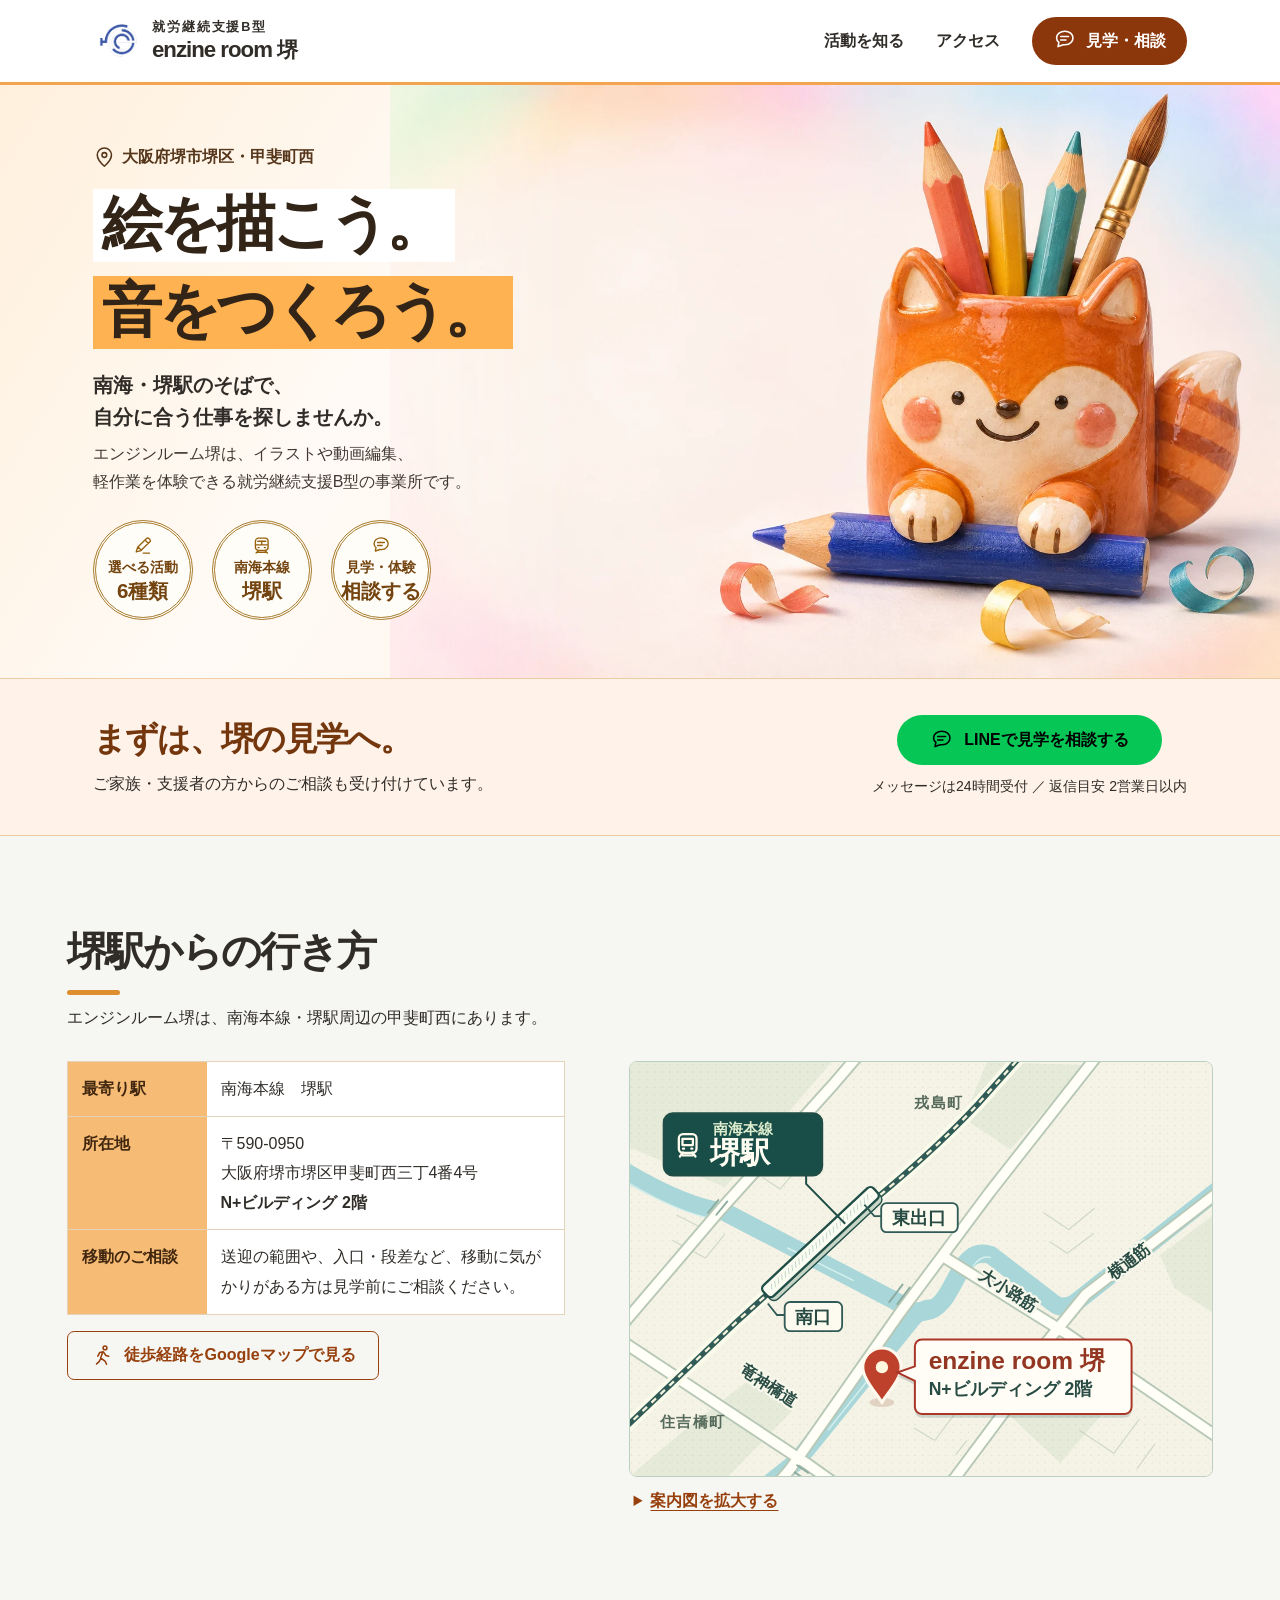
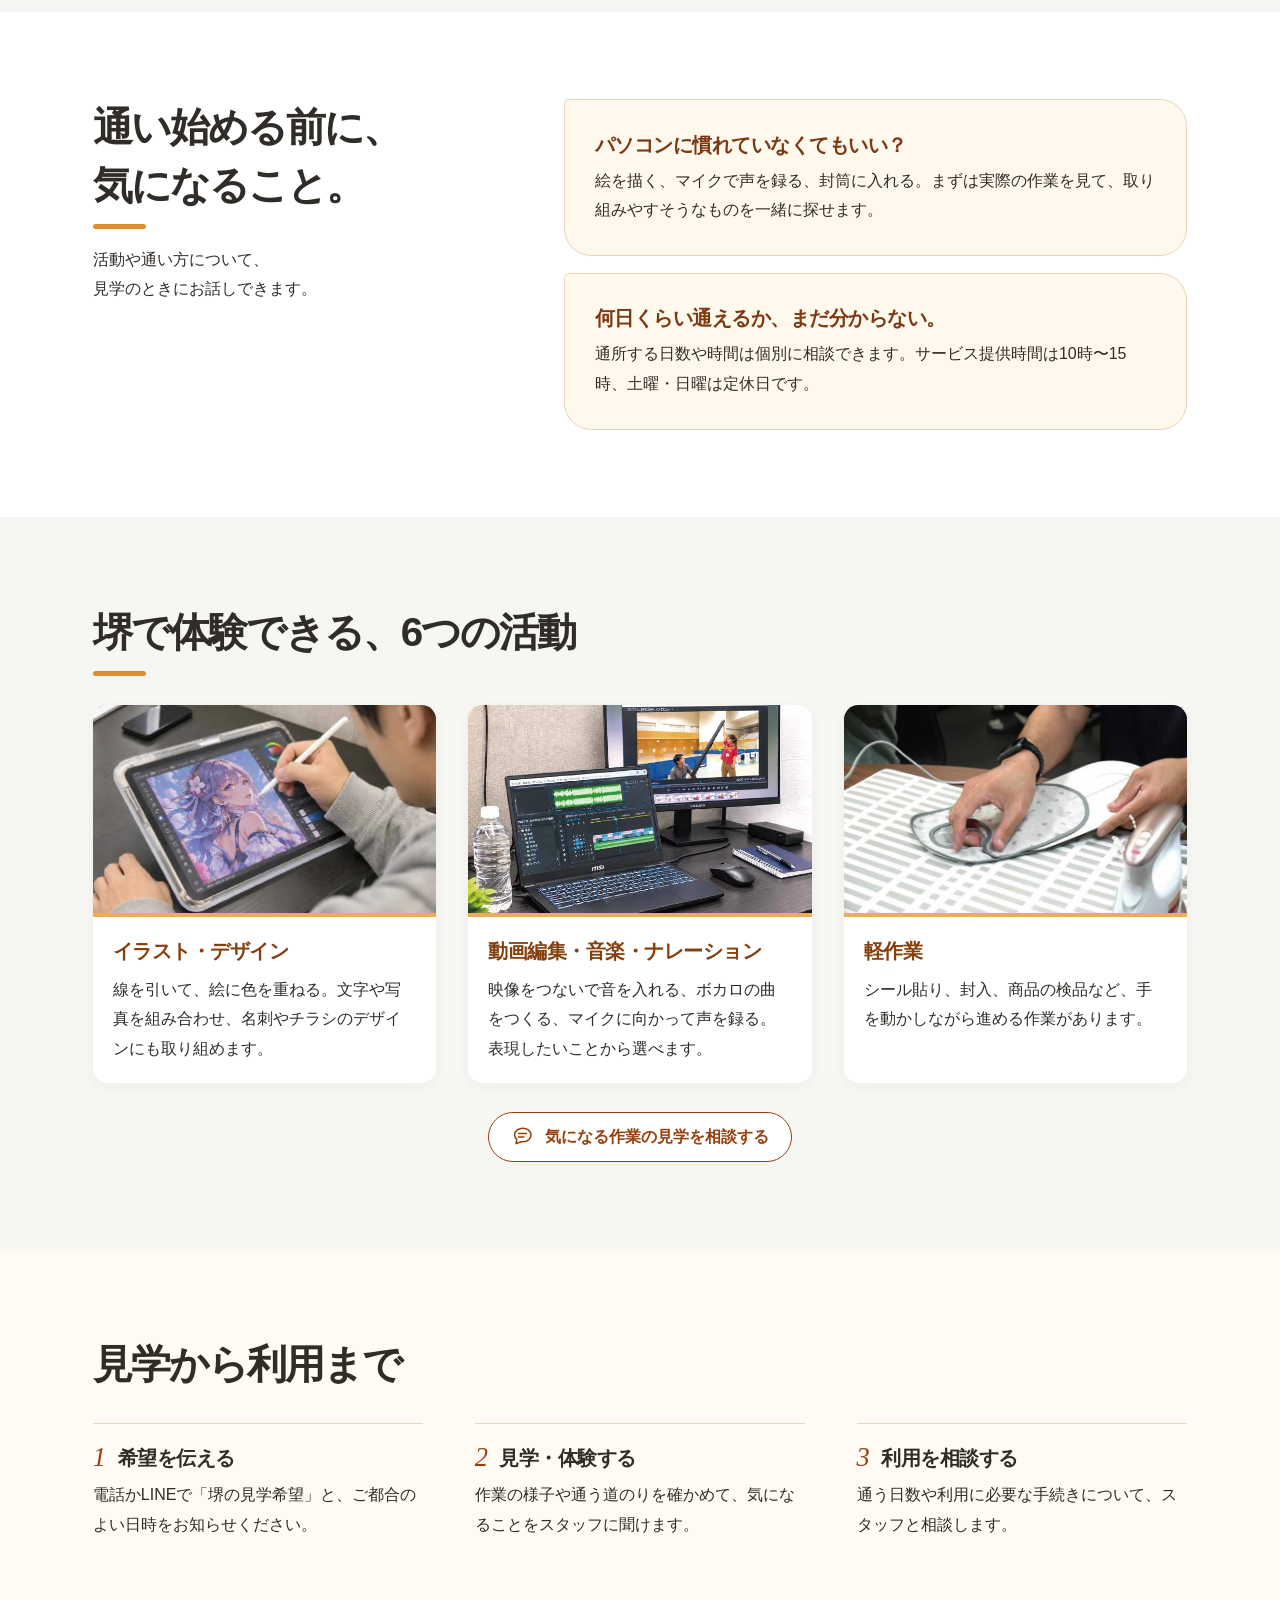
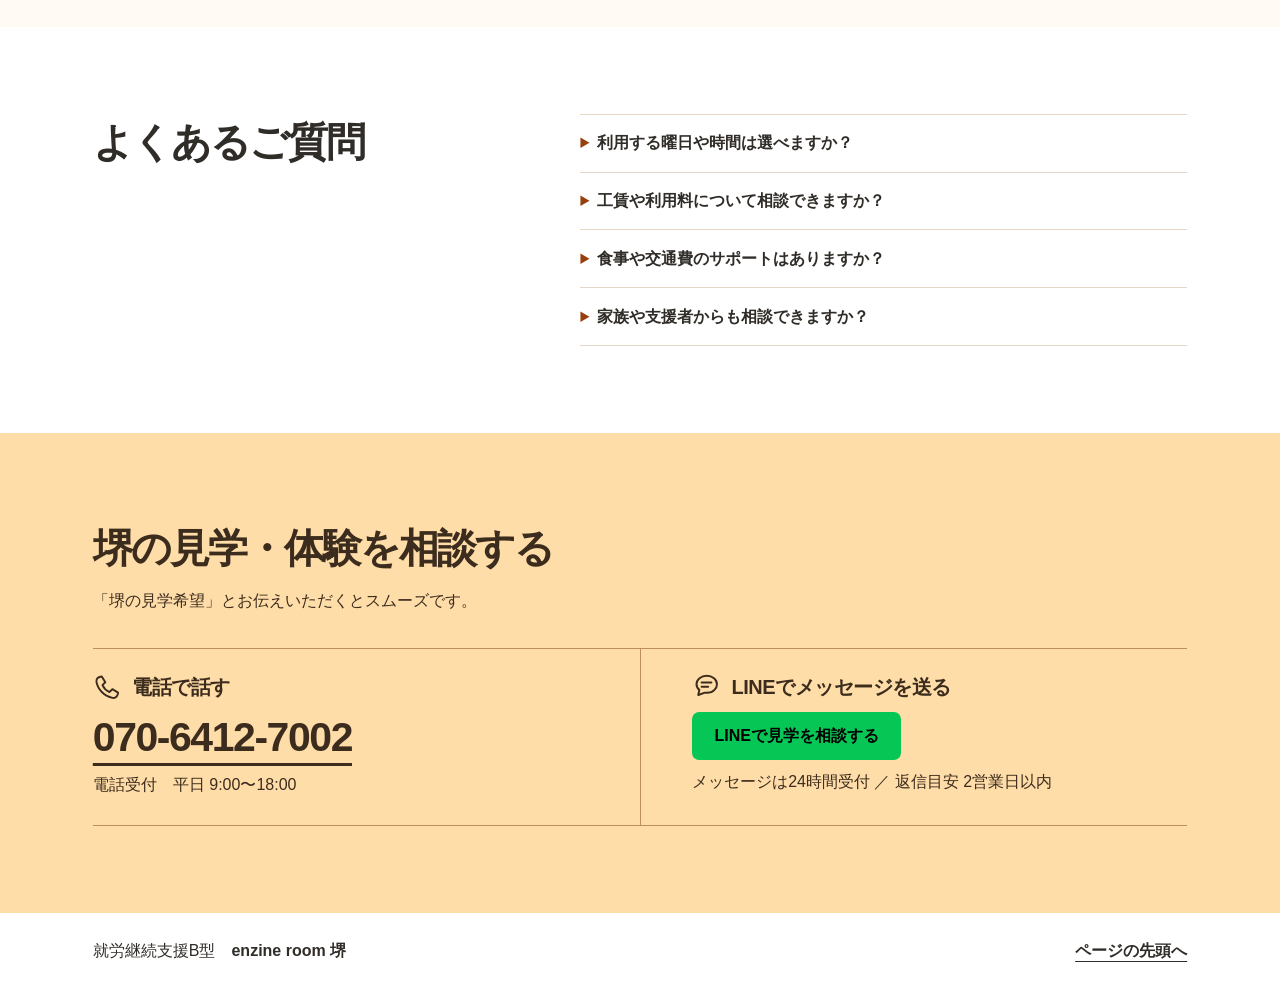
==== lp/index.html @ 087c4f28 "Publish the Sakai landing page comparison for mobile and desktop" ====
<!doctype html>
<html lang="ja">
<head>
  <meta charset="utf-8">
  <meta name="viewport" content="width=device-width,initial-scale=1">
  <meta name="robots" content="noindex,nofollow">
  <meta name="description" content="大阪府堺市堺区甲斐町西の就労継続支援B型、エンジンルーム堺。南海堺駅からの通い方、創作と軽作業、電話・LINEでの見学相談をご案内します。">
  <title>堺で始める創作と軽作業｜就労継続支援B型 エンジンルーム堺</title>
  <link rel="stylesheet" href="assets/lp.css">
  <link rel="stylesheet" href="assets/wonder.css">
</head>
<body class="sk-page">
<div class="sk-lp wonder">
  <svg xmlns="http://www.w3.org/2000/svg" class="icon-library" aria-hidden="true" focusable="false">
  <symbol id="i-pin" viewBox="0 0 24 24"><path d="M19.5 9.6c0 5.3-7.5 11.8-7.5 11.8S4.5 14.9 4.5 9.6a7.5 7.5 0 1 1 15 0Z"/><circle cx="12" cy="9.5" r="2.5"/></symbol>
  <symbol id="i-rail" viewBox="0 0 24 24"><rect x="4.2" y="2.7" width="15.6" height="15" rx="3.8"/><path d="M5 11h14M12 6v5M7 6.5h10M8 18l-3 3m11-3 3 3M7 20h10"/><path d="M7.5 14.2h1.3m6.4 0h1.3"/></symbol>
  <symbol id="i-talk" viewBox="0 0 24 24"><path d="M19 14.3c-1.7 1.8-5.1 2.7-8.1 2.3l-5.6 2 .9-4.4a6.1 6.1 0 0 1-2.4-4.8c0-4 3.9-7 8.7-7s8.6 3.1 8.6 7.1c0 1.7-.8 3.5-2.1 4.8Z"/><path d="M8.1 8h8.3m-8.3 3.7h5.6"/></symbol>
  <symbol id="i-phone" viewBox="0 0 24 24"><path d="m7.4 2.9 3 4.9-2.4 2.4c1.1 2.4 3.3 4.7 5.9 5.9l2.5-2.4 4.8 2.9c-.2 2.9-2 4.9-4.7 4.4C9.8 19.8 4.2 14.2 2.9 7.5c-.5-2.7 1.7-4.4 4.5-4.6Z"/></symbol>
  <symbol id="i-art" viewBox="0 0 24 24"><path d="m4 19.4 1.7-5.6L16.6 3a2 2 0 0 1 2.9.1l1.2 1.2a2 2 0 0 1 .1 2.9L9.7 17.9 4 19.4ZM6.1 13.4l4.3 4.1m4.2-12.6 4.3 4.1M12.5 21h7.8"/></symbol>
  <symbol id="i-video" viewBox="0 0 24 24"><rect x="2.8" y="4.2" width="18.4" height="15.7" rx="2.1"/><path d="M3.4 9.1h17.2m-12.8-5 3.1 4.5m3.5-4.5 3 4.5m-7 3.1 4.1 2.7-4.1 2.8Z"/></symbol>
  <symbol id="i-music" viewBox="0 0 24 24"><path d="M8.5 17.2V6.4l11-2.6v10.9m-11-5.2 11-2.6"/><ellipse cx="5.9" cy="18.1" rx="2.7" ry="2.2"/><ellipse cx="16.8" cy="15.9" rx="2.7" ry="2.2"/></symbol>
  <symbol id="i-voice" viewBox="0 0 24 24"><rect x="8.3" y="2" width="7.4" height="12" rx="3.7"/><path d="M5 10.4a7 7 0 0 0 14 0M12 17.8v3.5m-4 0h8m-7-15h3.1m-3.1 3h3.1"/></symbol>
  <symbol id="i-design" viewBox="0 0 24 24"><rect x="3" y="3" width="12.8" height="12" rx="1.4"/><path d="M7 15.4v4.3a1 1 0 0 0 1 1h11.2a1.6 1.6 0 0 0 1.6-1.6v-10a1.4 1.4 0 0 0-1.4-1.4h-3.5M6 11l3-5 3.2 5Z"/></symbol>
  <symbol id="i-work" viewBox="0 0 24 24"><path d="m2.4 7.6 9.6-4.8 9.6 4.8v9L12 21.2l-9.6-4.6Zm0 0L12 12l9.6-4.4M12 12v9.2m-5-16 9.7 4.5v3.9"/></symbol>
  <symbol id="i-lunch" viewBox="0 0 24 24"><path d="M2.5 11h19c-.6 5.2-3.9 8.3-9.6 8.3S3.1 16.2 2.5 11ZM8.5 21h7M7 7.8C4.9 5.9 8.2 5.4 6.6 3.2M12 7.8c-2-2 1.1-2.5-.3-5m5.4 5.1c-1.8-2 1.1-2.5-.3-4.7"/></symbol>
  <symbol id="i-calendar" viewBox="0 0 24 24"><rect x="3" y="4.7" width="18" height="16" rx="2.3"/><path d="M3 10h18M7.7 2.4v4.5m8.6-4.5v4.5M7.8 14.5h2m4.4 0h2"/></symbol>
  <symbol id="i-walk" viewBox="0 0 24 24"><circle cx="14.8" cy="4.1" r="2"/><path d="m7.2 12.9 2.1-4 3.6-.8 2.8 4 3 .9m-6.4-4.4-2.1 6.2 4.6 3.2 1.6 3.4m-6-6.1-1.8 3.4L5.9 21"/></symbol>
  <symbol id="i-mixer" viewBox="0 0 24 24"><path d="M5 3v4m0 5v9m7-18v10m0 5v3m7-18v2m0 5v11"/><rect x="2.5" y="7" width="5" height="5" rx="1.2"/><rect x="9.5" y="13" width="5" height="5" rx="1.2"/><rect x="16.5" y="5" width="5" height="5" rx="1.2"/></symbol>
</svg>

  <a class="skip" href="#sk-main">本文へ移動</a>
  <header class="mast"><div class="wrap mast-inner">
    <a class="brand" href="#sk-main" aria-label="エンジンルーム堺 ページ先頭"><img src="assets/sakai-logo.png" width="52" height="52" alt=""><span><small>就労継続支援B型</small><b>enzine room <strong>堺</strong></b></span></a>
    <nav aria-label="ページ内メニュー"><a class="nav-text" href="#sk-work">活動を知る</a><a class="nav-text" href="#sk-access">アクセス</a><a class="nav-visit" href="#sk-contact"><svg class="ico" aria-hidden="true" focusable="false"><use href="#i-talk"/></svg> 見学・相談</a></nav>
  </div></header>
  <main id="sk-main" tabindex="-1">
    <section class="wd-cover" aria-labelledby="wd-title">
  <div class="wd-cover-art"><img src="assets/wonder-pencil.webp" width="1536" height="1024" alt="" fetchpriority="high"></div>
  <div class="wrap wd-cover-inner">
    <p class="wd-place"><svg class="ico" aria-hidden="true" focusable="false"><use href="#i-pin"/></svg> 大阪府堺市堺区・甲斐町西</p>
    <h1 id="wd-title"><span>絵を描こう。</span><br><em>音をつくろう。</em></h1>
    <p class="wd-lead">南海・堺駅のそばで、<br>自分に合う仕事を探しませんか。</p>
    <p class="wd-intro">エンジンルーム堺は、イラストや動画編集、<br class="wd-wide">軽作業を体験できる就労継続支援B型の事業所です。</p>
    <nav class="wd-seals" aria-label="知りたい情報を選ぶ">
      <a href="#sk-work"><svg class="ico" aria-hidden="true" focusable="false"><use href="#i-art"/></svg> <span>選べる活動</span><b>6種類</b></a>
      <a href="#sk-access"><svg class="ico" aria-hidden="true" focusable="false"><use href="#i-rail"/></svg> <span>南海本線</span><b>堺駅</b></a>
      <a href="#sk-contact"><svg class="ico" aria-hidden="true" focusable="false"><use href="#i-talk"/></svg> <span>見学・体験</span><b>相談する</b></a>
    </nav>
  </div>
</section>
<section class="wd-invite" aria-labelledby="wd-invite-title"><div class="wrap wd-invite-grid">
  <div><h2 id="wd-invite-title">まずは、堺の見学へ。</h2><p>ご家族・支援者の方からのご相談も受け付けています。</p></div>
  <div><a class="button wd-line" href="https://page.line.me/282tgzfw?oat_content=url&amp;openQrModal=true"><svg class="ico" aria-hidden="true" focusable="false"><use href="#i-talk"/></svg> LINEで見学を相談する</a><p>メッセージは24時間受付 ／ 返信目安 2営業日以内</p></div>
</div></section>

<section class="wrap section access" aria-labelledby="sk-access"><div class="access-head"><h2 id="sk-access">堺駅からの行き方</h2><p>エンジンルーム堺は、南海本線・堺駅周辺の甲斐町西にあります。</p></div>
  <div class="access-grid"><div class="access-table"><dl class="loc"><div><dt>最寄り駅</dt><dd>南海本線　堺駅</dd></div><div><dt>所在地</dt><dd>〒590-0950<br>大阪府堺市堺区甲斐町西三丁4番4号<br><b>N+ビルディング 2階</b></dd></div><div><dt>移動のご相談</dt><dd>送迎の範囲や、入口・段差など、移動に気がかりがある方は見学前にご相談ください。</dd></div></dl>
    <a class="button outline" href="https://www.google.com/maps/dir/?api=1&amp;origin=%E5%A0%BA%E9%A7%85+%E5%8D%97%E6%B5%B7%E6%9C%AC%E7%B7%9A+%E5%A4%A7%E9%98%AA%E5%BA%9C%E5%A0%BA%E5%B8%82&amp;destination=%E5%A4%A7%E9%98%AA%E5%BA%9C%E5%A0%BA%E5%B8%82%E5%A0%BA%E5%8C%BA%E7%94%B2%E6%96%90%E7%94%BA%E8%A5%BF%E4%B8%89%E4%B8%814%E7%95%AA4%E5%8F%B7+N%2B%E3%83%93%E3%83%AB%E3%83%87%E3%82%A3%E3%83%B3%E3%82%B0&amp;travelmode=walking"><svg class="ico" aria-hidden="true" focusable="false"><use href="#i-walk"/></svg> 徒歩経路をGoogleマップで見る</a></div>
    <figure class="paper-map"><img src="assets/sakai-guide.svg" width="760" height="540" alt="南海本線堺駅の東出口・南口と、エンジンルーム堺の位置を示す周辺案内図"><details class="map-zoom"><summary><span class="closed-label">案内図を拡大する</span><span class="open-label">案内図を元の大きさに戻す</span></summary><p>図の中を左右にスクロールできます。</p><div class="map-pan" tabindex="0" role="region" aria-label="拡大した周辺案内図"><img src="assets/sakai-guide.svg" width="760" height="540" alt="堺駅の東出口・南口とN+ビルディングの位置を示す拡大図"></div></details></figure></div>
</section>

<section class="wd-story"><div class="wrap section">
  <div class="wd-story-layout"><div><h2>通い始める前に、<br>気になること。</h2><p>活動や通い方について、<br class="wd-wide">見学のときにお話しできます。</p></div>
    <div class="wd-concerns"><article><h3>パソコンに慣れていなくてもいい？</h3><p>絵を描く、マイクで声を録る、封筒に入れる。まずは実際の作業を見て、取り組みやすそうなものを一緒に探せます。</p></article>
      <article><h3>何日くらい通えるか、まだ分からない。</h3><p>通所する日数や時間は個別に相談できます。サービス提供時間は10時〜15時、土曜・日曜は定休日です。</p></article></div>
  </div>
</div></section>

<section class="wd-work"><div class="wrap section">
  <h2 id="sk-work">堺で体験できる、<br class="wd-mobile">6つの活動</h2>
  <div class="wd-works">
    <article><img src="assets/illustration.webp" width="691" height="519" loading="lazy" alt="タブレットで絵に色を塗る手元"><div><h3>イラスト・デザイン</h3><p>線を引いて、絵に色を重ねる。文字や写真を組み合わせ、名刺やチラシのデザインにも取り組めます。</p></div></article>
    <article><img src="assets/video.webp" width="662" height="497" loading="lazy" alt="映像と音声を並べた編集画面"><div><h3>動画編集・音楽・ナレーション</h3><p>映像をつないで音を入れる、ボカロの曲をつくる、マイクに向かって声を録る。表現したいことから選べます。</p></div></article>
    <article><img src="assets/work.webp" width="744" height="558" loading="lazy" alt="手作業の様子"><div><h3>軽作業</h3><p>シール貼り、封入、商品の検品など、手を動かしながら進める作業があります。</p></div></article>
  </div>
  <div class="wd-after"><a class="button outline" href="#sk-contact"><svg class="ico" aria-hidden="true" focusable="false"><use href="#i-talk"/></svg> 気になる作業の見学を相談する</a></div>
</div></section>

<section class="visit-paper"><div class="wrap section"><h2>見学から利用まで</h2>
  <ol class="steps"><li><h3>希望を伝える</h3><p>電話かLINEで「堺の見学希望」と、ご都合のよい日時をお知らせください。</p></li><li><h3>見学・体験する</h3><p>作業の様子や通う道のりを確かめて、気になることをスタッフに聞けます。</p></li><li><h3>利用を相談する</h3><p>通う日数や利用に必要な手続きについて、スタッフと相談します。</p></li></ol>
</div></section>

<section class="wrap section faq"><h2>よくあるご質問</h2><div>
  <details><summary>利用する曜日や時間は選べますか？</summary><p>10時〜15時のサービス提供時間の中で、通う日数や時間は個別に相談できます。土曜・日曜は定休日です。</p></details>
  <details><summary>工賃や利用料について相談できますか？</summary><p>見学時に工賃の対象になる作業や算定方法、利用にかかる費用についてお尋ねください。</p></details>
<details><summary>食事や交通費のサポートはありますか？</summary><p>食事の提供と、上限のある交通費支給制度があります。費用や対象条件は見学時にご相談ください。</p></details>
  <details><summary>家族や支援者からも相談できますか？</summary><p>はい。電話またはLINEで、堺の事業所について知りたいことをお伝えください。</p></details></div></section>

<section class="contact" aria-labelledby="sk-contact"><div class="wrap section">
  <div class="contact-heading"><h2 id="sk-contact">堺の見学・体験を相談する</h2><p>「堺の見学希望」とお伝えいただくとスムーズです。</p></div>
  <div class="contact-options"><div><h3><svg class="ico" aria-hidden="true" focusable="false"><use href="#i-phone"/></svg> 電話で話す</h3><a class="phone-number" href="tel:07064127002">070-6412-7002</a><p>電話受付　平日 9:00〜18:00</p></div>
  <div><h3><svg class="ico" aria-hidden="true" focusable="false"><use href="#i-talk"/></svg> LINEでメッセージを送る</h3><a class="button line" href="https://page.line.me/282tgzfw?oat_content=url&amp;openQrModal=true">LINEで見学を相談する</a><p>メッセージは24時間受付 ／ 返信目安 2営業日以内</p></div></div>
</div></section>

  </main>
  <footer class="wrap footer"><span>就労継続支援B型　<b>enzine room 堺</b></span><a href="#sk-main">ページの先頭へ</a></footer>
</div>
</body>
</html>
---- lp/assets/lp.css ----
body.sk-page { margin: 0; }
.sk-lp {
  --paper: #fffdf9; --ink: #282b35; --muted: #5d5b56; --accent: #aa3a20;
  --shade: #f7efe0; --rule: #d9cdbd; --deep: #28333e; --light: #fffdf8;
  color: var(--ink); background: var(--paper); font: 500 1rem/1.85 "Yu Gothic", "Hiragino Kaku Gothic ProN", Meiryo, sans-serif;
  font-feature-settings: "palt"; overflow-wrap: anywhere; line-break: strict;
}
.sk-lp.studio { --paper: #fffdf7; --ink: #20243e; --accent: #2d3e91; --shade: #eeeff7; --rule: #d2d3da; --deep: #202845; }
.sk-lp.guide { --paper: #fcfcf6; --ink: #173e3c; --accent: #185d53; --shade: #e9f1e8; --rule: #c7d6c9; --deep: #164a45; }
.sk-lp *, .sk-lp *::before, .sk-lp *::after { box-sizing: border-box; }
.sk-lp :where(h1,h2,h3,p,figure,dl,dd,ol) { margin: 0; }
.sk-lp a { color: inherit; text-underline-offset: .3em; text-decoration-thickness: .08em; }
.sk-lp a:hover { text-decoration: underline; }
.sk-lp :focus-visible { outline: 3px solid #0065ba; outline-offset: 4px; box-shadow: 0 0 0 3px white; }
.sk-lp img { display: block; width: 100%; height: auto; }
.sk-lp .wrap { width: min(85.5%, 73rem); margin-inline: auto; }
.sk-lp .section { padding-block: clamp(3.6rem, 6.8vw, 6.6rem); }
.sk-lp .icon-library { width: 0; height: 0; position: absolute; overflow: hidden; }
.sk-lp .ico { display: inline-block; flex: 0 0 auto; width: 1.42em; height: 1.42em; fill: none; stroke: currentColor; stroke-width: 1.65; stroke-linecap: round; stroke-linejoin: round; }
.sk-lp .sr, .sk-lp .skip:not(:focus) { position: absolute; height: 1px; width: 1px; clip-path: inset(50%); overflow: hidden; }
.sk-lp .skip:focus { position: absolute; z-index: 3; inset: 0 auto auto 0; background: white; color: black; padding: .8em; }
.sk-lp .mast { background: var(--paper); border-bottom: 1px solid var(--rule); }
.sk-lp .mast-inner { min-height: 5.1rem; display: flex; align-items: center; justify-content: space-between; gap: 1.2rem; }
.sk-lp .brand { display: inline-flex; align-items: center; gap: .25rem; text-decoration: none; min-height: 48px; }
.sk-lp .brand img { width: 3.45rem; height: 3.45rem; object-fit: contain; }
.sk-lp .brand span { display: grid; gap: .1rem; }
.sk-lp .brand small { font-size: .79rem; letter-spacing: .15em; font-weight: 700; line-height: 1.3; }
.sk-lp .brand b { font: 750 1.39rem/1.15 "Arial",sans-serif; letter-spacing: -.045em; }
.sk-lp .brand strong { font: 750 .95em/1 "Yu Gothic",sans-serif; }
.sk-lp .mast nav { display: flex; align-items: center; gap: clamp(.9rem,2.5vw,2.5rem); }
.sk-lp .mast nav a, .sk-lp .button, .sk-lp .local-strip a, .sk-lp .text-link, .sk-lp .footer a { display: inline-flex; align-items: center; justify-content: center; font-weight: 700; min-height: 3rem; }
.sk-lp .mast nav a { text-decoration: none; }
.sk-lp .mast nav a:hover { text-decoration: underline; }
.sk-lp .nav-visit { gap: .6em; padding: .5rem 1.35rem; border-radius: 4rem; color: white; background: var(--deep); }
.sk-lp h1,.sk-lp h2,.sk-lp h3 { line-height: 1.42; text-wrap: pretty; }
.sk-lp h1 { font-weight: 800; letter-spacing: -.055em; }
.sk-lp h2 { font-weight: 750; font-size: clamp(1.85rem,3.15vw,3rem); letter-spacing: -.05em; }
.sk-lp h3 { font-size: 1.25rem; letter-spacing: -.025em; }
.sk-lp h1 em { color: var(--accent); font-style: normal; }
.sk-lp .place { display: flex; align-items: center; gap: .45em; font-weight: 750; letter-spacing: .035em; font-size: .97rem; }
.sk-lp .place .ico { color: var(--accent); }
.sk-lp .button { gap: .7em; border-radius: .45rem; padding: .72rem 1.4rem; text-decoration: none; text-align: center; font-size: 1rem; line-height: 1.55; }
.sk-lp .button.action { background: var(--accent); color: white; }
.sk-lp .button.outline { border: 1.5px solid var(--accent); color: var(--accent); }
.sk-lp .button:hover { text-decoration: underline; }
.sk-lp .text-link { margin-top: 1rem; color: var(--accent); }
.sk-lp .welcome-cover { background: #fff5df; }
.sk-lp .welcome-grid { width: min(90%,83rem); display: grid; grid-template-columns: .8fr 1.22fr; grid-template-rows: auto auto; column-gap: clamp(1.5rem,4vw,4.8rem); align-content: center; padding-block: clamp(2.3rem,4.3vw,4.4rem); }
.sk-lp .cover-intro { align-self: end; padding-left: clamp(0rem,1.4vw,1.55rem); container-type: inline-size; }
.sk-lp .welcome-cover h1 { font: 800 clamp(2.85rem,4.45vw,5.05rem)/1.38 "Yu Mincho","Hiragino Mincho ProN","Noto Serif JP",serif; letter-spacing: -.075em; margin: .55rem 0 1.05rem; }
.sk-lp .cover-body { padding-left: clamp(0rem,1.4vw,1.55rem); }
.sk-lp .cover-body p { max-width: 28em; }
.sk-lp .cover-body .button { margin-top: 1.45rem; border-radius: 3rem; }
.sk-lp .welcome-art { grid-column: 2; grid-row: 1 / 3; align-self: center; }
.sk-lp .welcome-art img { border-radius: 6.5rem .8rem 4.1rem .8rem; }
.sk-lp .local-band { background: #f1dab0; }
.sk-lp .local-strip { display: flex; gap: .55rem clamp(1.3rem,3.6vw,3.9rem); padding-block: .65rem; align-items: center; flex-wrap: wrap; }
.sk-lp .local-strip p { display: inline-flex; align-items: center; gap: .65em; }
.sk-lp .local-strip .ico { color: #7a3926; }
.sk-lp .local-strip a { margin-left: auto; }
.sk-lp .open-note,.sk-lp .split-work,.sk-lp .guide-location,.sk-lp .faq { display: grid; grid-template-columns: .82fr 1.25fr; gap: clamp(2rem,7vw,7rem); align-items: start; }
.sk-lp .open-note h2,.sk-lp.welcome .work-opening h2,.sk-lp.welcome .contact h2 { font-family: "Yu Mincho","Hiragino Mincho ProN",serif; }
.sk-lp .open-note h2 + p,.sk-lp .work-opening h2 + p,.sk-lp .guide-location h2 + p { margin-top: 1rem; }
.sk-lp .open-note h2 + p { max-width: 22em; }
.sk-lp .qa-note > div { border-top: 1px solid var(--rule); padding: 1rem 0 1.15rem; }
.sk-lp .qa-note dt { font-size: 1.18rem; font-weight: 700; margin-bottom: .3rem; }
.sk-lp .qa-note dd { color: var(--muted); }
.sk-lp .work-paper { background: var(--shade); }
.sk-lp .work-photo { margin-top: 1.65rem; aspect-ratio: 1.53; object-fit: cover; border-radius: .35rem 2.75rem .35rem .35rem; }
.sk-lp .work-index > div { position: relative; border-top: 1px solid var(--rule); padding: .75rem 0 .75rem 3rem; }
.sk-lp .work-index dt,.sk-lp .feature-list dt { display: flex; align-items: center; gap: .6em; font-size: 1.19rem; font-weight: 750; }
.sk-lp .work-index dt .ico { position: absolute; left: .1rem; top: 1.1rem; color: var(--accent); width: 1.65rem; height: 1.65rem; }
.sk-lp .work-index dd,.sk-lp .feature-list dd { margin-top: .1rem; }
.sk-lp .studio-cover { background: #202c60; color: #fffdf4; }
.sk-lp .studio-cover-grid { display: grid; grid-template-columns: minmax(20rem,.87fr) 1.13fr; max-width: 110rem; margin-inline: auto; }
.sk-lp .studio-copy { padding: clamp(2.6rem,5.3vw,5.8rem) clamp(1.5rem,3vw,3.25rem) clamp(2.6rem,5.3vw,5.8rem) max(7.25vw,calc((100vw - 73rem) / 2)); }
.sk-lp .studio-cover h1 { font-size: clamp(3.35rem,5vw,5.7rem); line-height: 1.19; margin: 1.2rem 0; letter-spacing: -.07em; }
.sk-lp .studio-cover h1 em,.sk-lp .studio-cover .place .ico { color: #ffba70; }
.sk-lp .studio-cover .button { margin-top: 1.3rem; color: #202c60; background: #fff9ef; border-radius: .15rem; }
.sk-lp .studio-actions { display: flex; align-items: center; flex-wrap: wrap; gap: .25rem 1rem; margin-top: 1rem; }
.sk-lp .studio-actions .button { margin: 0; }
.sk-lp .studio-actions > a + a { display: inline-flex; align-items: center; min-height: 3rem; font-weight: 700; }
.sk-lp .studio-cover figure img { height: 100%; object-fit: cover; object-position: 52% center; }
.sk-lp .studio-index { margin: 1.5rem 0 2rem; display: flex; gap: .5rem 1.75rem; flex-wrap: wrap; }
.sk-lp .studio-index a { display: inline-flex; gap: .5em; align-items: center; font-weight: 750; min-height: 3rem; color: var(--accent); }
.sk-lp .discipline { display: grid; grid-template-columns: 1.05fr 1fr; align-items: center; gap: clamp(1.5rem,5vw,5rem); border-top: 1px solid var(--rule); padding-block: 2.6rem; }
.sk-lp .discipline > img { aspect-ratio: 1.65; object-fit: cover; }
.sk-lp .discipline:nth-of-type(2) > img { grid-column: 2; grid-row: 1; }
.sk-lp .discipline:nth-of-type(2) > div { grid-column: 1; grid-row: 1; }
.sk-lp .discipline h3 { font-size: clamp(1.45rem,2.5vw,2.1rem); margin-bottom: .85rem; }
.sk-lp .feature-list dt { font-size: 1.07rem; color: var(--accent); }
.sk-lp .feature-list > div + div { margin-top: .85rem; }
.sk-lp .guide-cover { background-color: #e3efe5; border-bottom: 5px solid #e7a65a; }
.sk-lp .guide-grid { display: grid; grid-template-columns: .78fr 1.22fr; gap: 0 clamp(1rem,4vw,4rem); padding-block: clamp(2rem,4vw,4rem); }
.sk-lp .guide-intro { align-self: end; }
.sk-lp .guide-intro .place { font-size: 1.08rem; color: #215a50; }
.sk-lp .guide-intro h1 { font-size: clamp(3.1rem,5vw,5.25rem); line-height: 1.19; margin: 1rem 0 1.3rem; }
.sk-lp .guide-intro > p:last-child { border-left: .23rem solid #c46b35; padding-left: .95rem; }
.sk-lp .guide-action { margin-top: 1.25rem; }
.sk-lp .guide-action .button { margin-top: 1rem; }
.sk-lp .guide-map { align-self: center; grid-column: 2; grid-row: 1 / 3; }
.sk-lp .guide-map img,.sk-lp .paper-map img { border: 1px solid #b9cfc0; border-radius: .5rem; background: #fbfaf5; }
.sk-lp .guide-map,.sk-lp .paper-map { min-width: 0; }
.sk-lp .map-zoom summary { cursor: pointer; width: fit-content; min-height: 3rem; padding: .6rem .3rem; color: var(--accent); font-weight: 700; text-decoration: underline; text-underline-offset: .25em; }
.sk-lp .map-zoom .open-label,.sk-lp .map-zoom[open] .closed-label,.sk-lp figure:has(.map-zoom[open]) > img { display: none; }
.sk-lp .map-zoom[open] .open-label { display: inline; }
.sk-lp .map-pan { overflow-x: auto; max-width: 100%; margin-block: .45rem; }
.sk-lp .map-pan img { width: max(58rem,125%); max-width: none; }
.sk-lp .guide-support,.sk-lp .visit-paper { background: var(--shade); }
.sk-lp .support-list,.sk-lp .steps { display: grid; grid-template-columns: repeat(3,1fr); gap: clamp(1.5rem,4vw,3.5rem); margin-top: 1.85rem; }
.sk-lp .support-list article { border-top: 2px solid var(--accent); padding-top: 1rem; }
.sk-lp .support-list .ico { width: 2rem; height: 2rem; color: var(--accent); margin: .3rem 0 .45rem; }
.sk-lp .support-list p,.sk-lp .steps p { margin-top: .45rem; }
.sk-lp .guide-location,.sk-lp .access-grid { align-items: start; }
.sk-lp .access-head p { margin-top: .5rem; }
.sk-lp .access-grid { display: grid; grid-template-columns: .92fr 1.08fr; gap: clamp(2rem,5vw,5rem); margin-top: 1.8rem; }
.sk-lp .loc > div { display: grid; grid-template-columns: 6.2em 1fr; gap: .9rem; padding: .9rem 0; border-top: 1px solid var(--rule); }
.sk-lp .loc dt { font-weight: 700; color: var(--accent); }
.sk-lp .access-table .button { margin-top: 1rem; }
.sk-lp .steps { list-style: none; counter-reset: visit; padding: 0; }
.sk-lp .steps li { position: relative; counter-increment: visit; border-top: 1px solid var(--rule); padding-top: 1.15rem; }
.sk-lp .steps li h3 { display: flex; align-items: center; gap: .6em; }
.sk-lp .steps li h3::before { content: counter(visit); color: var(--accent); font: italic 1.65rem Georgia,serif; }
.sk-lp .faq details { border-top: 1px solid var(--rule); }
.sk-lp .faq details:last-child { border-bottom: 1px solid var(--rule); }
.sk-lp .faq summary { min-height: 3rem; padding-block: .85rem; cursor: pointer; font-weight: 700; }
.sk-lp .faq summary::marker { color: var(--accent); }
.sk-lp .faq details p { padding: 0 0 1rem 1.1rem; }
.sk-lp .contact { background: var(--deep); color: var(--light); }
.sk-lp .contact-heading p { margin-top: .55rem; }
.sk-lp .contact-options { display: grid; grid-template-columns: 1fr 1fr; margin-top: 2rem; border-block: 1px solid #ffffff65; }
.sk-lp .contact-options > div { padding: 1.55rem .5rem 1.55rem 0; }
.sk-lp .contact-options > div + div { border-left: 1px solid #ffffff65; padding-left: clamp(1.2rem,4vw,3.75rem); }
.sk-lp .contact-options h3 { display: flex; align-items: center; gap: .55em; margin-bottom: .65rem; }
.sk-lp .phone-number { display: inline-flex; align-items: center; min-height: 3rem; font: 700 clamp(1.75rem,3.2vw,3rem)/1.25 Arial,sans-serif; letter-spacing: -.035em; }
.sk-lp .contact-options .line { color: #000; background: #06c755; }
.sk-lp .contact-options a + p { margin-top: .45rem; }
.sk-lp .contact-small { font-size: .9rem; }
.sk-lp .footer { display: flex; align-items: center; justify-content: space-between; gap: .7rem; padding-block: .85rem; flex-wrap: wrap; }
@media(max-width: 58rem) {
  .sk-lp .wrap { width: 90%; }
  .sk-lp .wide { display: none; }
  .sk-lp .welcome-grid { grid-template-columns: .93fr 1.07fr; column-gap: 1.5rem; }
  .sk-lp .welcome-cover h1 { font-size: clamp(2.4rem,5.1vw,3rem); }
  .sk-lp .cover-intro,.sk-lp .cover-body { padding-left: 0; }
  .sk-lp .studio-copy { padding-left: 5vw; }
  .sk-lp .guide-grid { grid-template-columns: .9fr 1.1fr; }
}
@media(max-width: 44rem) {
  .sk-lp .wrap { width: 89.5%; }
  .sk-lp .section { padding-block: 3.25rem; }
  .sk-lp .mast-inner { min-height: 4.1rem; gap: .45rem; }
  .sk-lp .brand img { width: 2.5rem; height: 2.5rem; }
  .sk-lp .brand b { font-size: 1.12rem; }
  .sk-lp .brand small { font-size: .72rem; }
  .sk-lp .mast nav .nav-text { display: none; }
  .sk-lp .mast nav .nav-visit { padding: .45rem .85rem; min-height: 2.8rem; font-size: .93rem; gap: .3em; }
  .sk-lp .place { font-size: .91rem; }
  .sk-lp .welcome-grid,.sk-lp .guide-grid { grid-template-columns: minmax(0,1fr); padding-block: 1.55rem 1.85rem; gap: 1rem; }
  .sk-lp .welcome-cover h1 { font-size: clamp(2.45rem,9.7vw,3.9rem); line-height: 1.3; margin: .45rem 0 0; }
  .sk-lp .welcome-art,.sk-lp .guide-map { grid-column: 1; grid-row: 2; }
  .sk-lp .welcome-art img { aspect-ratio: 1.85; object-fit: cover; border-radius: 2.7rem .4rem 2.2rem .4rem; }
  .sk-lp .cover-body .button { margin-top: .9rem; }
  .sk-lp .local-strip { gap: .1rem 1.1rem; padding-block: .75rem; }
  .sk-lp .local-strip p { font-size: .95rem; }
  .sk-lp .local-strip a { margin: 0; justify-content: start; }
  .sk-lp .open-note,.sk-lp .split-work,.sk-lp .faq,.sk-lp .guide-location,.sk-lp .access-grid,.sk-lp .contact-options,.sk-lp .support-list,.sk-lp .steps { grid-template-columns: minmax(0,1fr); gap: 1.4rem; }
  .sk-lp .open-note h2 br { display: none; }
  .sk-lp .work-photo { max-height: 15rem; object-fit: cover; }
  .sk-lp .studio-cover-grid { display: flex; flex-direction: column; }
  .sk-lp .studio-copy { display: grid; grid-template-columns: 1fr; padding: 1.65rem 5.25%; }
  .sk-lp .studio-cover h1 { font-size: clamp(2.55rem,10.7vw,4.2rem); margin: .65rem 0; letter-spacing: -.07em; }
  .sk-lp .studio-cover h1 br:first-of-type { display: none; }
  .sk-lp .studio-cover .button { justify-self: start; margin-top: .9rem; }
  .sk-lp .studio-cover figure img { aspect-ratio: 2.05; height: auto; object-fit: cover; }
  .sk-lp .studio-index { gap: .2rem 1.1rem; }
  .sk-lp .discipline { display: flex; flex-direction: column; align-items: stretch; gap: 1.15rem; padding-block: 1.75rem; }
  .sk-lp .guide-intro h1 { font-size: clamp(2.55rem,10.6vw,4.3rem); margin: .6rem 0 .85rem; }
  .sk-lp .guide-action { margin: 0; }
  .sk-lp .support-list article { display: grid; grid-template-columns: 2.2rem 1fr; align-items: center; gap: .2rem .65rem; }
  .sk-lp .support-list p { grid-column: 2; margin: 0; }
  .sk-lp .loc > div { grid-template-columns: 1fr; gap: .2rem; }
  .sk-lp .contact-options { gap: 0; }
  .sk-lp .contact-options > div + div { border-left: 0; border-top: 1px solid #ffffff65; padding-left: 0; }
  .sk-lp .footer { font-size: .9rem; }
}
@media(forced-colors: active) {
  .sk-lp .button,.sk-lp .nav-visit { border: 1px solid ButtonText; }
}
@supports (font-size: 1cqi) {
  .sk-lp .welcome-cover h1 { font-size: min(clamp(2.45rem,4.45vw,5.05rem),11.9cqi); }
}
---- lp/assets/wonder.css ----
.sk-lp.wonder {
  --paper: #fff;
  --ink: #302c28;
  --muted: #544f49;
  --accent: #97400d;
  --deep: #7b360c;
  --rule: #e5d6c5;
  --shade: #fff4e8;
  background: var(--paper);
}
.sk-lp.wonder .mast { border-bottom: 3px solid #f2a451; }
.sk-lp.wonder .nav-visit { background: #8b370b; color: #fff; }
.sk-lp.wonder .wd-cover { position: relative; isolation: isolate; background: linear-gradient(122deg,#fff0dc 0%,#fffaf5 33%,#fff5eb 69%,#faeadf 100%); }
.sk-lp.wonder .wd-cover-art { position: absolute; inset: 0 0 0 auto; width: min(79%,77rem); z-index: -1; overflow: hidden; mask-image: linear-gradient(to right,transparent 0%,#000 29%); }
.sk-lp.wonder .wd-cover-art img { position: absolute; right: 0; top: 0; height: 100%; width: auto; max-width: none; }
.sk-lp.wonder .wd-cover-inner { position: relative; padding-block: clamp(2.2rem,4.5vw,5rem); }
.sk-lp.wonder .wd-place { display: flex; align-items: center; gap: .42em; color: #56371c; font-weight: 750; }
.sk-lp.wonder .wd-cover h1 { font-size: clamp(2.65rem,4.7vw,5rem); letter-spacing: -.065em; line-height: 1.45; margin: .5rem 0 .6rem; }
.sk-lp.wonder .wd-cover h1 span,.sk-lp.wonder .wd-cover h1 em { display: inline; color: #322416; padding: .02em .21em .09em .16em; box-decoration-break: clone; -webkit-box-decoration-break: clone; }
.sk-lp.wonder .wd-cover h1 span { background: #fff; }
.sk-lp.wonder .wd-cover h1 em { background: #ffb251; }
.sk-lp.wonder .wd-lead { font-size: clamp(1.1rem,1.55vw,1.45rem); line-height: 1.65; font-weight: 750; margin: .9rem 0 .4rem; }
.sk-lp.wonder .wd-intro { max-width: 44%; color: #403933; line-height: 1.75; }
.sk-lp.wonder .wd-seals { display: flex; flex-wrap: wrap; gap: clamp(.45rem,1.6vw,1.2rem); margin-top: 1.5rem; }
.sk-lp.wonder .wd-seals a { width: clamp(5.4rem,7.8vw,7.25rem); aspect-ratio: 1; display: flex; flex-direction: column; align-items: center; justify-content: center; background: #fffdf7; color: #734410; border: .24rem double #a87b2c; border-radius: 50%; text-decoration: none; line-height: 1.35; }
.sk-lp.wonder .wd-seals a:hover { background: #fff4d6; }
.sk-lp.wonder .wd-seals a span { font-size: .88rem; font-weight: 700; }
.sk-lp.wonder .wd-seals a b { font-size: clamp(1rem,1.6vw,1.35rem); font-weight: 800; }
.sk-lp.wonder .wd-seals .ico { height: 1.22rem; width: 1.22rem; margin-bottom: .16rem; color: #97600d; }
.sk-lp.wonder .wd-invite { background: #fff2e8; border-block: 1px solid #efcba2; }
.sk-lp.wonder .wd-invite-grid { display: flex; justify-content: space-between; align-items: center; gap: 1rem 2.5rem; padding-block: clamp(1.5rem,2.8vw,2.6rem); }
.sk-lp.wonder .wd-invite h2 { color: #73360d; font-size: clamp(1.6rem,2.6vw,2.3rem); }
.sk-lp.wonder .wd-invite :where(h2,a) + p { margin-top: .45rem; }
.sk-lp.wonder .wd-invite-grid > div:last-child { text-align: center; }
.sk-lp.wonder .wd-invite-grid > div:last-child p { font-size: .88rem; }
.sk-lp.wonder .wd-line { background: #06c755; color: #000; border-radius: 2.5rem; padding: .8rem 2.1rem; min-height: 3rem; }
.sk-lp.wonder .access { width: 100%; background: #f6f6f3; padding-inline: max(5.25%,calc((100% - 73rem)/2)); }
.sk-lp.wonder .access h2::after,.sk-lp.wonder .wd-story h2::after,.sk-lp.wonder .wd-work h2::after { content: ""; display: block; height: .27rem; width: 3.3rem; margin-top: .65rem; border-radius: 1rem; background: #df8e2f; }
.sk-lp.wonder .access-table .loc { background: white; }
.sk-lp.wonder .loc > div { gap: 0; grid-template-columns: minmax(6.5rem,28%) 1fr; padding: 0; border: 1px solid #e4d2ba; border-bottom: 0; }
.sk-lp.wonder .loc > div:last-child { border-bottom: 1px solid #e4d2ba; }
.sk-lp.wonder .loc dt,.sk-lp.wonder .loc dd { padding: .75rem .85rem; }
.sk-lp.wonder .loc dt { background: #f6bb74; color: #41270f; }
.sk-lp.wonder .wd-story-layout { display: grid; grid-template-columns: .75fr 1.15fr; gap: clamp(2rem,5vw,6rem); align-items: start; }
.sk-lp.wonder .wd-story h2 + p { margin-top: 1rem; }
.sk-lp.wonder .wd-concerns { display: grid; gap: 1.05rem; }
.sk-lp.wonder .wd-concerns article { border-radius: .3rem 1.7rem 1.7rem 1.7rem; border: 1px solid #ead4b8; padding: clamp(1.1rem,2.6vw,1.9rem); background: #fff8ed; }
.sk-lp.wonder .wd-concerns h3 { color: #7c3a14; }
.sk-lp.wonder .wd-concerns p { margin-top: .4rem; }
.sk-lp.wonder .wd-work { background: #f6f6f3; }
.sk-lp.wonder .wd-mobile { display: none; }
.sk-lp.wonder .wd-works { margin-top: 1.85rem; display: grid; grid-template-columns: repeat(3,minmax(0,1fr)); gap: clamp(1rem,2.5vw,2.4rem); }
.sk-lp.wonder .wd-works article { background: #fff; border-radius: .9rem; box-shadow: 0 .2rem .8rem #4632190b; overflow: hidden; }
.sk-lp.wonder .wd-works img { aspect-ratio: 1.65; width: 100%; object-fit: cover; }
.sk-lp.wonder .wd-works article > div { padding: 1.25rem; border-top: .28rem solid #efac58; }
.sk-lp.wonder .wd-works h3 { color: #85400e; }
.sk-lp.wonder .wd-works article p { margin-top: .55rem; }
.sk-lp.wonder .wd-after { text-align: center; margin-top: 1.8rem; }
.sk-lp.wonder .wd-after .button { background: white; border-radius: 3rem; }
.sk-lp.wonder .visit-paper { background: #fffaf3; }
.sk-lp.wonder .contact { background: #ffdda9; color: #3c2c1d; }
.sk-lp.wonder .contact-options,.sk-lp.wonder .contact-options > div + div { border-color: #be8f5a; }
@media(max-width: 48rem) {
  .sk-lp.wonder .wd-cover-inner { padding-block: 1.5rem; }
  .sk-lp.wonder .wd-cover-art { height: clamp(13.1rem,42vw,18.5rem); top: 1.3rem; bottom: auto; width: 57%; mask-image: linear-gradient(to right,transparent,#000 18%); }
  .sk-lp.wonder .wd-cover h1 { font-size: clamp(1.8rem,5.75vw,2.65rem); line-height: 1.52; margin: .6rem 0 0; }
  .sk-lp.wonder .wd-lead { margin-top: clamp(4.5rem,12vw,7.2rem); }
  .sk-lp.wonder .wd-intro { max-width: 100%; }
  .sk-lp.wonder .wd-seals { margin-top: 1rem; }
  .sk-lp.wonder .wd-invite-grid { flex-direction: column; align-items: start; }
  .sk-lp.wonder .wd-invite-grid > div:last-child { text-align: left; }
  .sk-lp.wonder .wd-story-layout,.sk-lp.wonder .wd-works { grid-template-columns: 1fr; }
  .sk-lp.wonder .wd-work .wd-works { gap: 1.5rem; }
  .sk-lp.wonder .wd-works img { aspect-ratio: 2; }
  .sk-lp.wonder .wd-wide { display: none; }
}
@media(max-width: 24rem) {
  .sk-lp.wonder .wd-mobile { display: inline; }
  .sk-lp.wonder .wd-cover-art { width: 51%; height: 11.2rem; top: 2.7rem; }
  .sk-lp.wonder .wd-seals { gap: .4rem; }
  .sk-lp.wonder .wd-seals a { width: min(5.35rem,31%); }
  .sk-lp.wonder .wd-place { font-size: .9rem; }
  .sk-lp.wonder .wd-intro { max-width: 100%; }
  .sk-lp.wonder .loc > div { grid-template-columns: minmax(5.2rem,30%) 1fr; }
  .sk-lp.wonder .loc dt,.sk-lp.wonder .loc dd { padding: .6rem; }
}
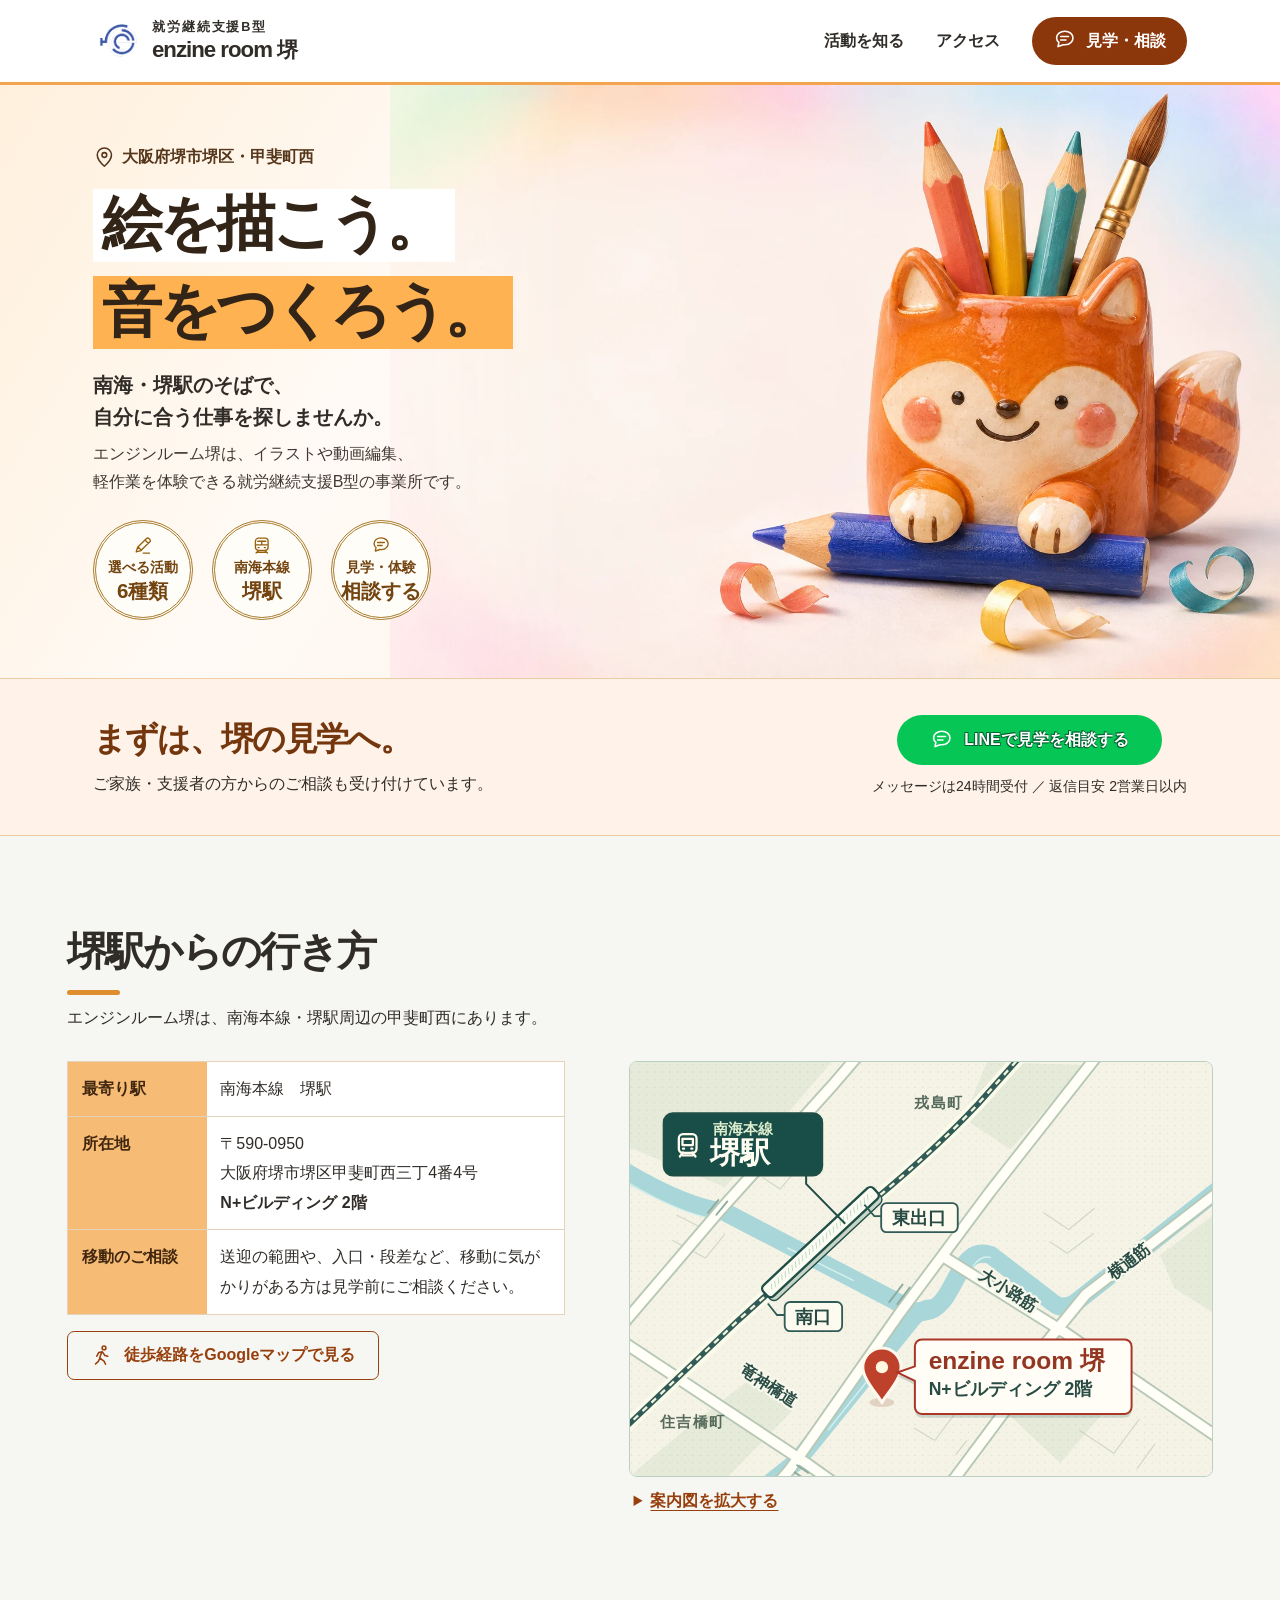
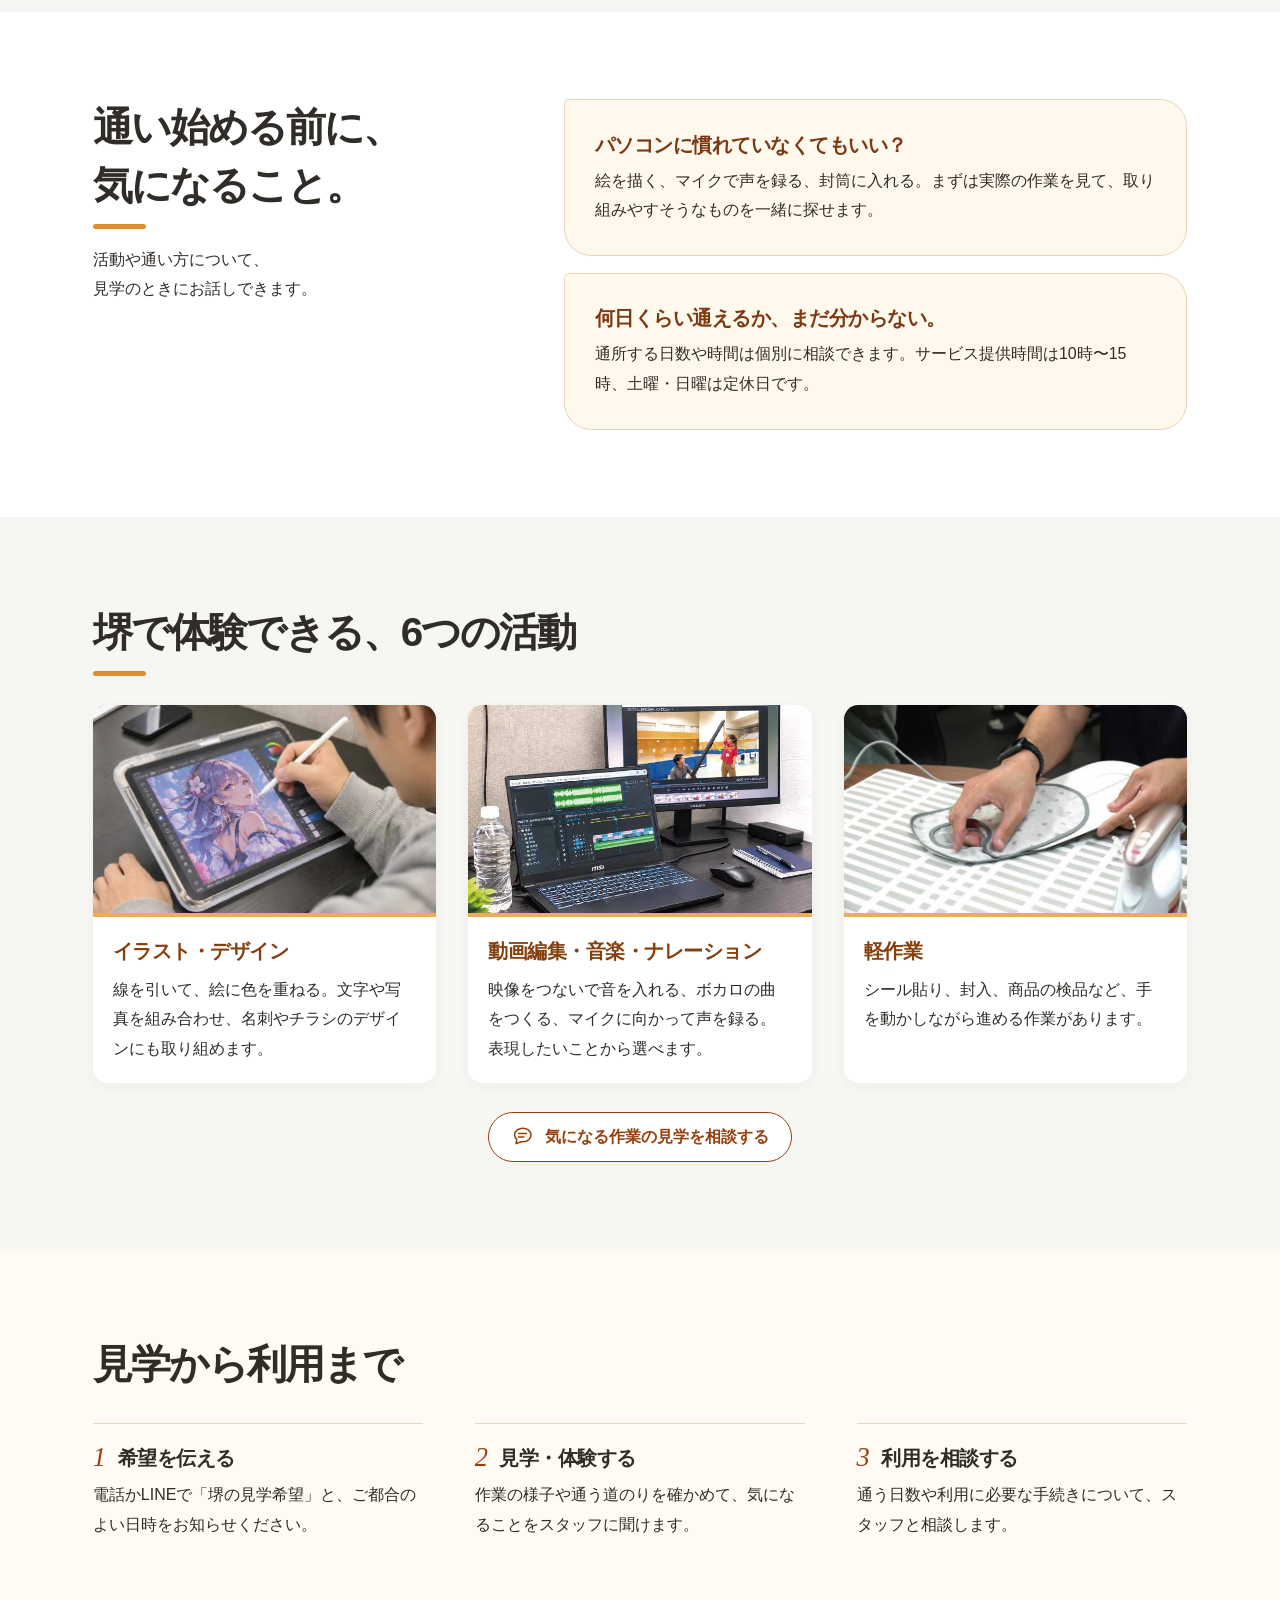
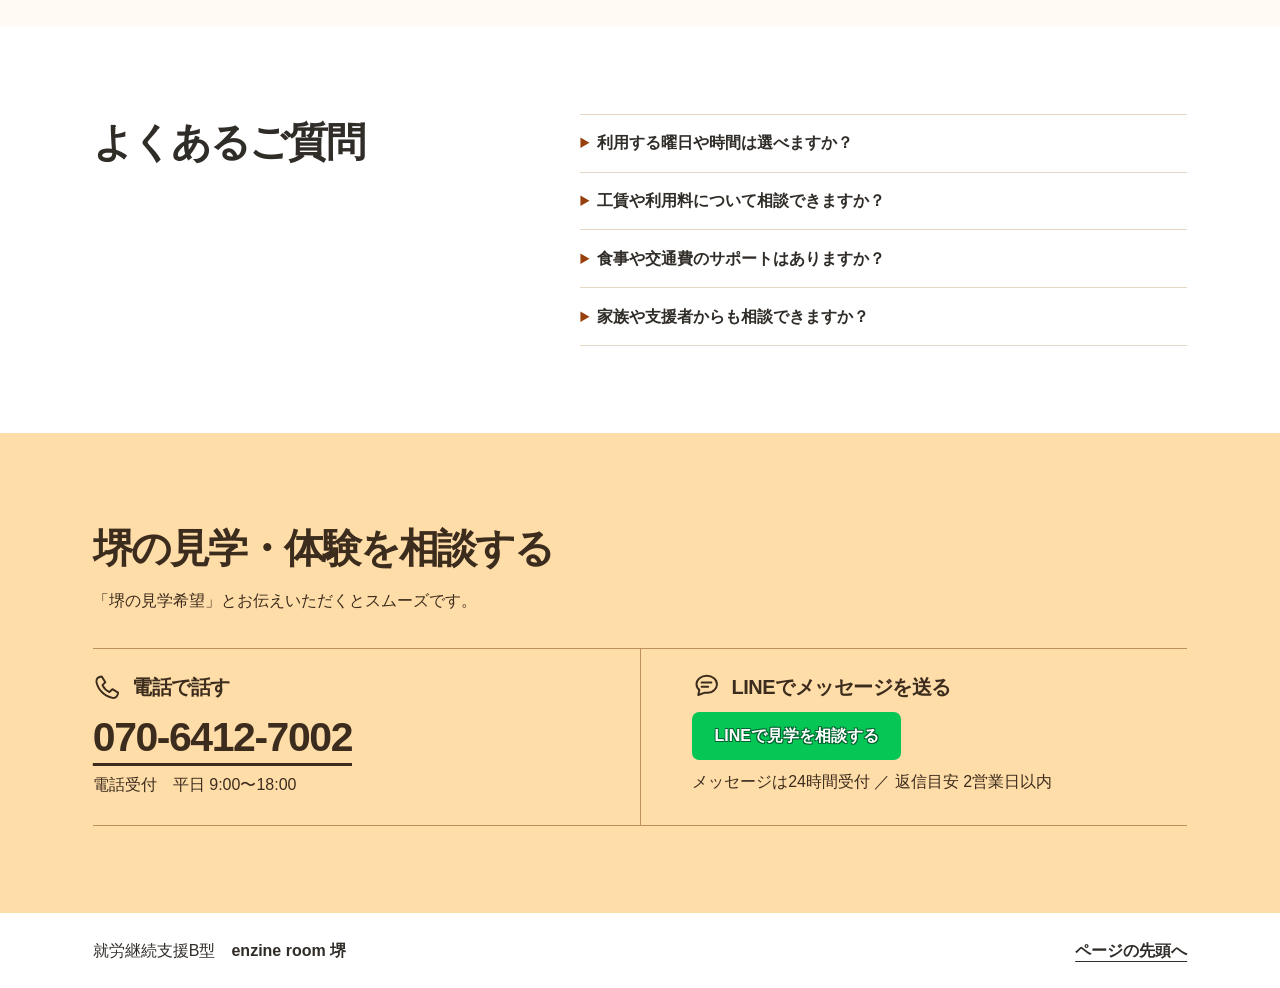
==== commit 0f02d9fd: "Keep mobile labels readable and use white text on LINE buttons" ====
--- a/lp/index.html
+++ b/lp/index.html
@@ -6,8 +6,8 @@
   <meta name="robots" content="noindex,nofollow">
   <meta name="description" content="大阪府堺市堺区甲斐町西の就労継続支援B型、エンジンルーム堺。南海堺駅からの通い方、創作と軽作業、電話・LINEでの見学相談をご案内します。">
   <title>堺で始める創作と軽作業｜就労継続支援B型 エンジンルーム堺</title>
-  <link rel="stylesheet" href="assets/lp.css">
-  <link rel="stylesheet" href="assets/wonder.css">
+  <link rel="stylesheet" href="assets/lp.css?v=22748c8c7e10">
+  <link rel="stylesheet" href="assets/wonder.css?v=898472aed44e">
 </head>
 <body class="sk-page">
 <div class="sk-lp wonder">
--- a/lp/assets/lp.css
+++ b/lp/assets/lp.css
@@ -133,11 +133,17 @@
 .sk-lp .contact-options > div + div { border-left: 1px solid #ffffff65; padding-left: clamp(1.2rem,4vw,3.75rem); }
 .sk-lp .contact-options h3 { display: flex; align-items: center; gap: .55em; margin-bottom: .65rem; }
 .sk-lp .phone-number { display: inline-flex; align-items: center; min-height: 3rem; font: 700 clamp(1.75rem,3.2vw,3rem)/1.25 Arial,sans-serif; letter-spacing: -.035em; }
-.sk-lp .contact-options .line { color: #000; background: #06c755; }
+.sk-lp .button:is(.line,.wd-line) {
+  color: #fff; background: #06c755;
+  text-shadow: -.7px -.7px 0 #006330, .7px -.7px 0 #006330, -.7px .7px 0 #006330, .7px .7px 0 #006330;
+}
 .sk-lp .contact-options a + p { margin-top: .45rem; }
 .sk-lp .contact-small { font-size: .9rem; }
 .sk-lp .footer { display: flex; align-items: center; justify-content: space-between; gap: .7rem; padding-block: .85rem; flex-wrap: wrap; }
 @media(max-width: 58rem) {
+  .sk-lp .mast-inner, .sk-lp .mast nav { flex-wrap: wrap; }
+  .sk-lp .mast nav { max-width: 100%; }
+  .sk-lp .mast .nav-visit { white-space: nowrap; }
   .sk-lp .wrap { width: 90%; }
   .sk-lp .wide { display: none; }
   .sk-lp .welcome-grid { grid-template-columns: .93fr 1.07fr; column-gap: 1.5rem; }
@@ -185,6 +191,7 @@
   .sk-lp .footer { font-size: .9rem; }
 }
 @media(forced-colors: active) {
+  .sk-lp .button:is(.line,.wd-line) { text-shadow: none; }
   .sk-lp .button,.sk-lp .nav-visit { border: 1px solid ButtonText; }
 }
 @supports (font-size: 1cqi) {
--- a/lp/assets/wonder.css
+++ b/lp/assets/wonder.css
@@ -33,7 +33,7 @@
 .sk-lp.wonder .wd-invite :where(h2,a) + p { margin-top: .45rem; }
 .sk-lp.wonder .wd-invite-grid > div:last-child { text-align: center; }
 .sk-lp.wonder .wd-invite-grid > div:last-child p { font-size: .88rem; }
-.sk-lp.wonder .wd-line { background: #06c755; color: #000; border-radius: 2.5rem; padding: .8rem 2.1rem; min-height: 3rem; }
+.sk-lp.wonder .wd-line { border-radius: 2.5rem; padding: .8rem 2.1rem; min-height: 3rem; }
 .sk-lp.wonder .access { width: 100%; background: #f6f6f3; padding-inline: max(5.25%,calc((100% - 73rem)/2)); }
 .sk-lp.wonder .access h2::after,.sk-lp.wonder .wd-story h2::after,.sk-lp.wonder .wd-work h2::after { content: ""; display: block; height: .27rem; width: 3.3rem; margin-top: .65rem; border-radius: 1rem; background: #df8e2f; }
 .sk-lp.wonder .access-table .loc { background: white; }
@@ -78,9 +78,15 @@
   .sk-lp.wonder .wd-mobile { display: inline; }
   .sk-lp.wonder .wd-cover-art { width: 51%; height: 11.2rem; top: 2.7rem; }
   .sk-lp.wonder .wd-seals { gap: .4rem; }
-  .sk-lp.wonder .wd-seals a { width: min(5.35rem,31%); }
+  .sk-lp.wonder .wd-seals a { width: 5.35rem; }
   .sk-lp.wonder .wd-place { font-size: .9rem; }
   .sk-lp.wonder .wd-intro { max-width: 100%; }
   .sk-lp.wonder .loc > div { grid-template-columns: minmax(5.2rem,30%) 1fr; }
   .sk-lp.wonder .loc dt,.sk-lp.wonder .loc dd { padding: .6rem; }
 }
+.sk-lp.wonder .wd-seals a { flex: none; }
+.sk-lp.wonder .wd-seals a :is(span,b) { white-space: nowrap; }
+.sk-lp.wonder .access-table { container-type: inline-size; }
+@container (max-width: 17em) {
+  .sk-lp.wonder .loc > div { grid-template-columns: minmax(0,1fr); }
+}
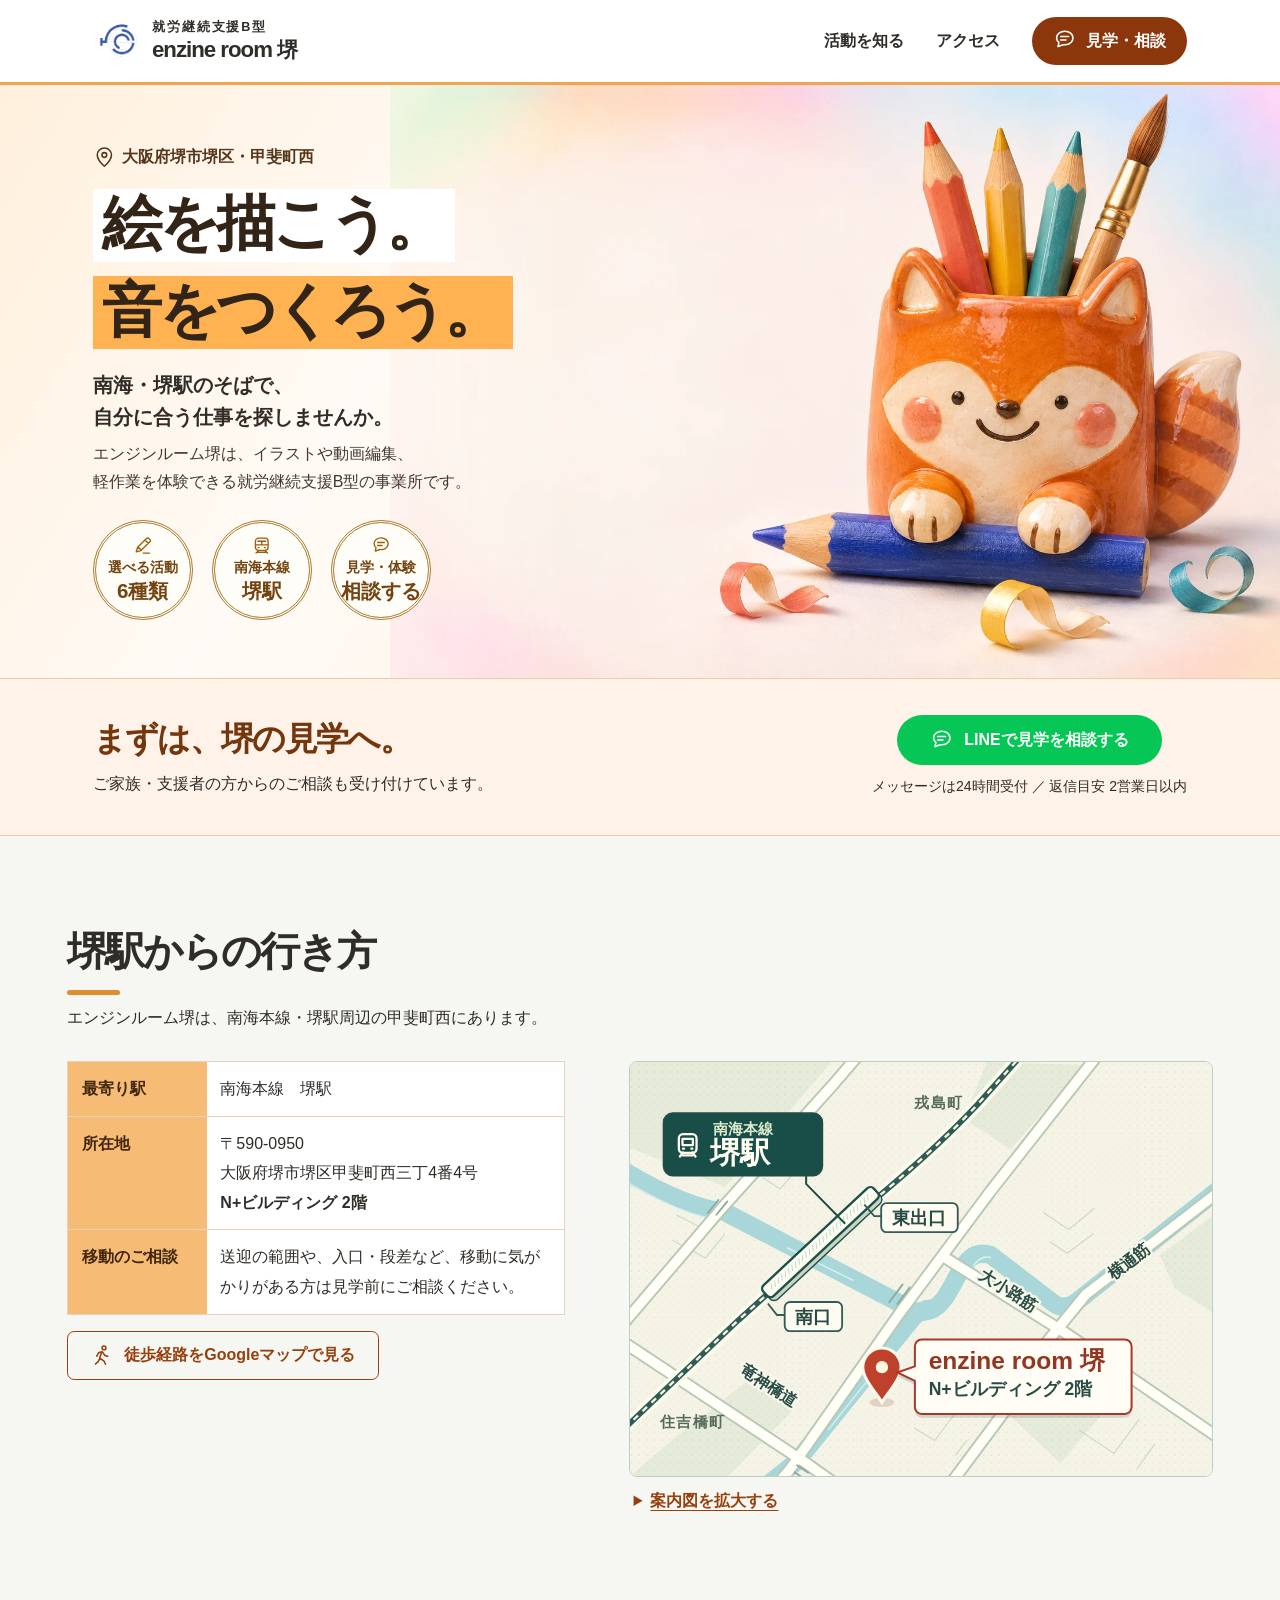
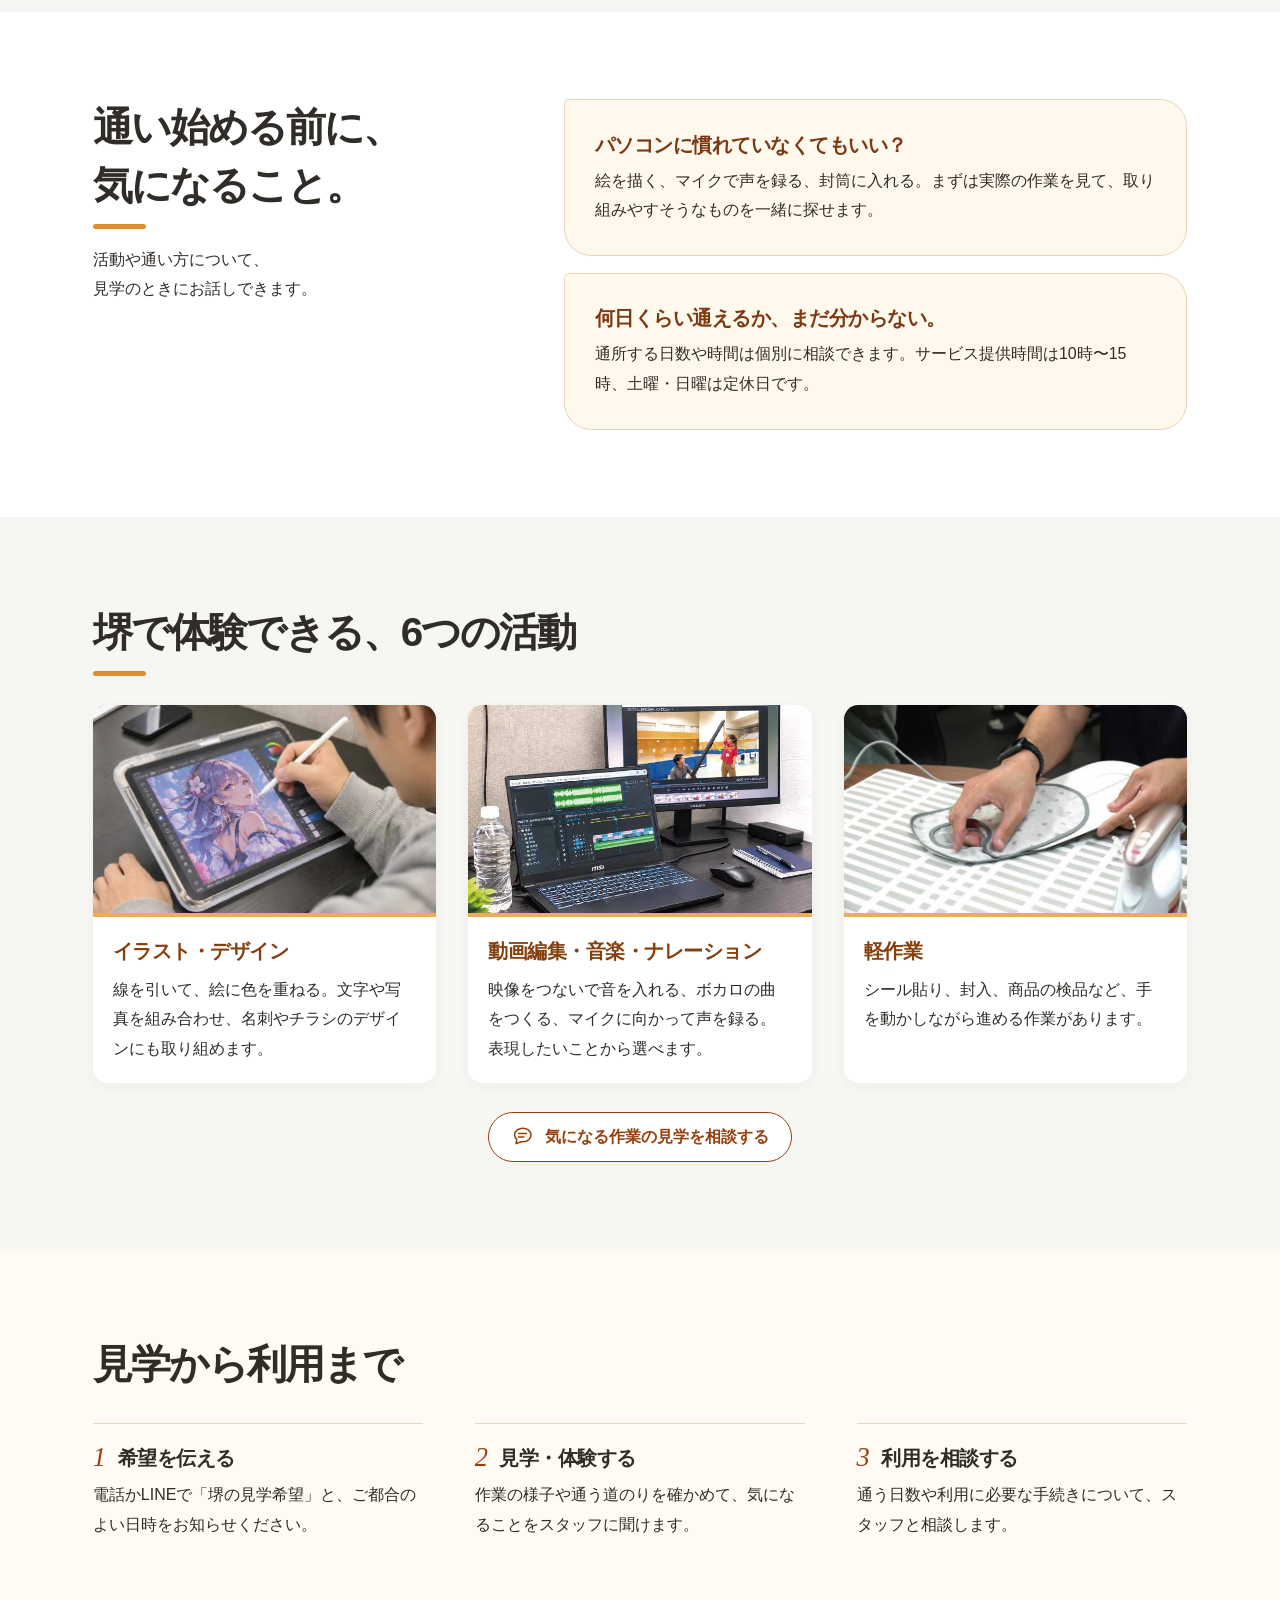
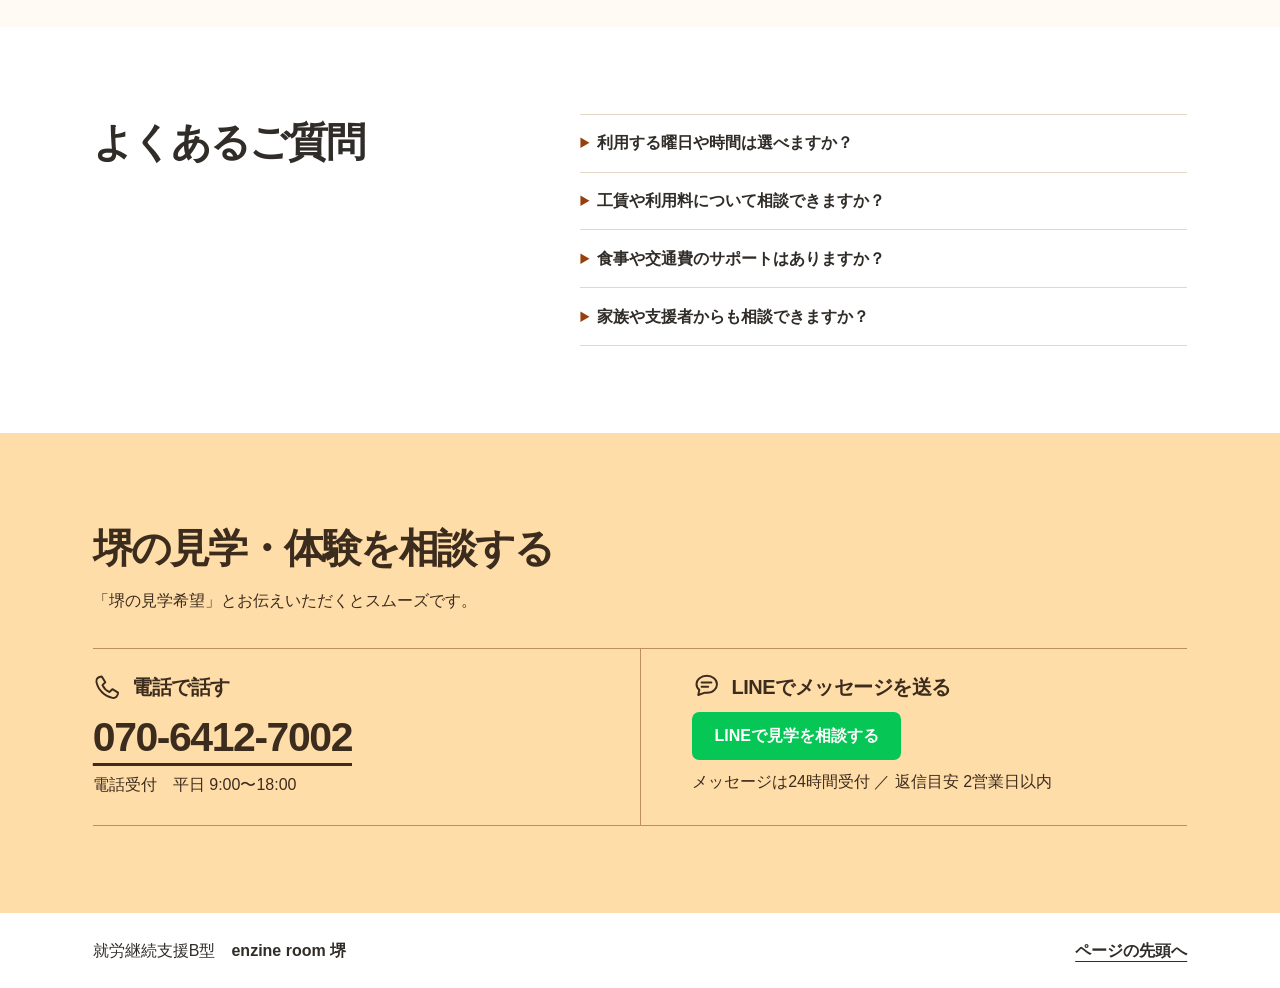
==== commit eda7d035: "Remove text edging from LINE visit buttons" ====
--- a/lp/index.html
+++ b/lp/index.html
@@ -6,7 +6,7 @@
   <meta name="robots" content="noindex,nofollow">
   <meta name="description" content="大阪府堺市堺区甲斐町西の就労継続支援B型、エンジンルーム堺。南海堺駅からの通い方、創作と軽作業、電話・LINEでの見学相談をご案内します。">
   <title>堺で始める創作と軽作業｜就労継続支援B型 エンジンルーム堺</title>
-  <link rel="stylesheet" href="assets/lp.css?v=22748c8c7e10">
+  <link rel="stylesheet" href="assets/lp.css?v=adb6d2225e7d">
   <link rel="stylesheet" href="assets/wonder.css?v=898472aed44e">
 </head>
 <body class="sk-page">
--- a/lp/assets/lp.css
+++ b/lp/assets/lp.css
@@ -135,7 +135,7 @@
 .sk-lp .phone-number { display: inline-flex; align-items: center; min-height: 3rem; font: 700 clamp(1.75rem,3.2vw,3rem)/1.25 Arial,sans-serif; letter-spacing: -.035em; }
 .sk-lp .button:is(.line,.wd-line) {
   color: #fff; background: #06c755;
-  text-shadow: -.7px -.7px 0 #006330, .7px -.7px 0 #006330, -.7px .7px 0 #006330, .7px .7px 0 #006330;
+  text-shadow: none;
 }
 .sk-lp .contact-options a + p { margin-top: .45rem; }
 .sk-lp .contact-small { font-size: .9rem; }
@@ -191,7 +191,6 @@
   .sk-lp .footer { font-size: .9rem; }
 }
 @media(forced-colors: active) {
-  .sk-lp .button:is(.line,.wd-line) { text-shadow: none; }
   .sk-lp .button,.sk-lp .nav-visit { border: 1px solid ButtonText; }
 }
 @supports (font-size: 1cqi) {
